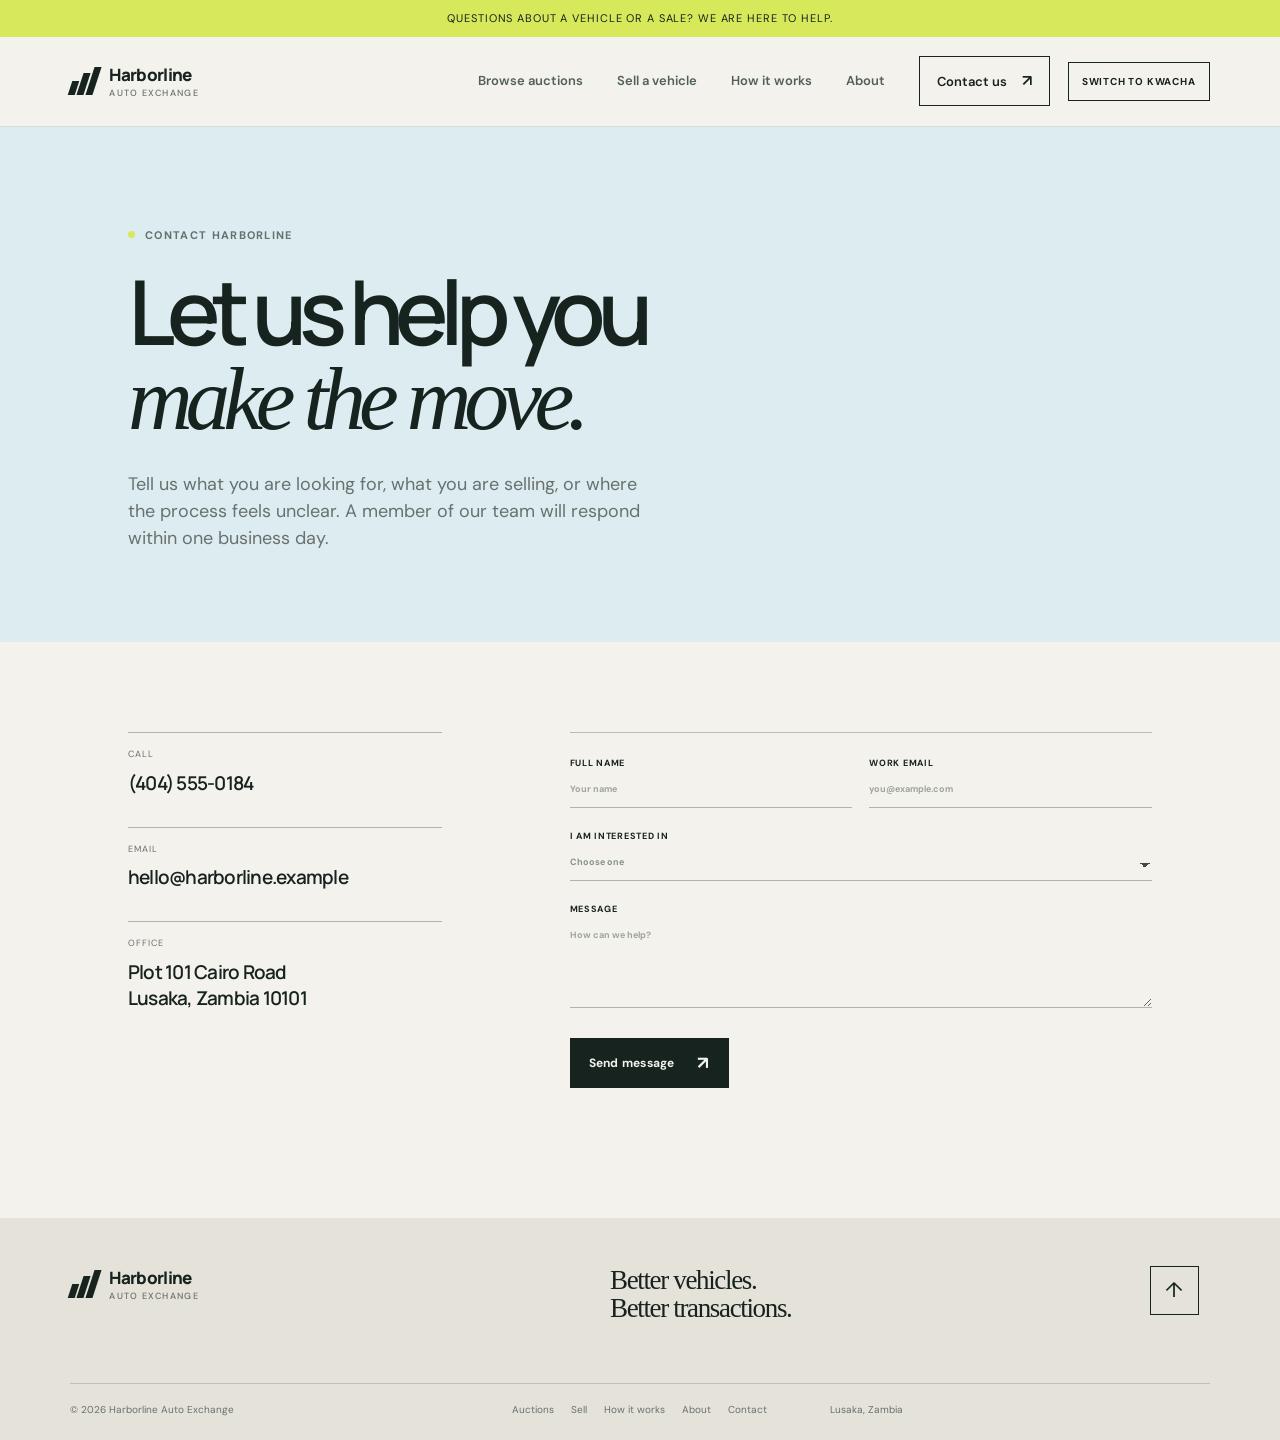
==== contact.html @ feea7cb8 "Build Harborline Auto Exchange website" ====
<!doctype html><html lang="en"><head><meta charset="utf-8"><meta name="viewport" content="width=device-width, initial-scale=1"><title>Contact Harborline | Auto Exchange</title><link rel="stylesheet" href="style.css"><link href="https://fonts.googleapis.com/css2?family=DM+Sans:wght@400;500;600;700;800&family=Manrope:wght@500;600;700;800&display=swap" rel="stylesheet"></head><body class="marketplace-page"><div class="announcement">Questions about a vehicle or a sale? We are here to help.</div><header class="site-header"><a class="brand" href="index.html"><span class="brand-mark"><i></i><i></i><i></i></span><span>Harborline <small>Auto Exchange</small></span></a><button class="menu-toggle" aria-label="Toggle navigation" aria-expanded="false"><span></span><span></span></button><nav class="main-nav"><a href="auctions.html">Browse auctions</a><a href="sell.html">Sell a vehicle</a><a href="how-it-works.html">How it works</a><a href="about.html">About</a><a class="nav-contact" href="contact.html">Contact us <span>↗</span></a></nav></header><main><section class="inner-hero section-pad"><p class="eyebrow"><span></span> Contact Harborline</p><h1>Let us help you<br><em>make the move.</em></h1><p>Tell us what you are looking for, what you are selling, or where the process feels unclear. A member of our team will respond within one business day.</p></section><section class="contact-page section-pad"><div class="contact-details"><div><small>Call</small><a href="tel:+14045550184">(404) 555-0184</a></div><div><small>Email</small><a href="mailto:hello@harborline.example">hello@harborline.example</a></div><div><small>Office</small><p>101 Peachtree Street<br>Atlanta, GA 30303</p></div></div><form class="contact-form" id="contact-form"><div class="form-row"><label>Full name<input type="text" name="name" placeholder="Your name" required></label><label>Work email<input type="email" name="email" placeholder="you@example.com" required></label></div><label>I am interested in<select required><option value="" disabled selected>Choose one</option><option>Buying a vehicle</option><option>Selling a vehicle</option><option>Existing transaction</option><option>General question</option></select></label><label>Message<textarea name="message" rows="5" placeholder="How can we help?" required></textarea></label><button class="button button-dark" type="submit">Send message <span>↗</span></button><p class="form-success" role="status">Thanks. A Harborline specialist will be in touch within one business day.</p></form></section></main><footer class="site-footer"><div class="footer-top"><a class="brand footer-brand" href="index.html"><span class="brand-mark"><i></i><i></i><i></i></span><span>Harborline <small>Auto Exchange</small></span></a><p>Better vehicles.<br>Better transactions.</p><a class="footer-arrow" href="#top">↑</a></div><div class="footer-bottom"><small>© 2026 Harborline Auto Exchange</small><div class="footer-links"><a href="auctions.html">Auctions</a><a href="sell.html">Sell</a><a href="how-it-works.html">How it works</a><a href="about.html">About</a><a href="contact.html">Contact</a></div><small>Atlanta, GA</small></div></footer><script src="script.js"></script></body></html>
---- style.css ----
:root{--ink:#17231f;--muted:#68716e;--paper:#f4f2ec;--cream:#ebe8df;--lime:#d7e85b;--line:#d7d8ce;--blue:#dcecf1;--serif:Georgia,'Times New Roman',serif;--sans:'DM Sans',sans-serif;--display:'Manrope',sans-serif}*{box-sizing:border-box}html{scroll-behavior:smooth}body{margin:0;background:var(--paper);color:var(--ink);font-family:var(--sans);font-size:16px;line-height:1.5}a{color:inherit;text-decoration:none}button,input,textarea,select{font:inherit}button{cursor:pointer}.announcement{background:var(--lime);color:var(--ink);font-size:11px;letter-spacing:.08em;text-transform:uppercase;text-align:center;padding:10px 20px}.announcement span{margin:0 10px}.announcement a{font-weight:700;text-decoration:underline;text-underline-offset:3px}.site-header{height:90px;padding:0 5.5vw;display:flex;align-items:center;justify-content:space-between;border-bottom:1px solid rgba(23,35,31,.12);position:relative;z-index:10;background:var(--paper)}.brand{display:flex;align-items:center;gap:11px;font:800 17px var(--display);letter-spacing:-.04em}.brand small{display:block;font:500 9px var(--sans);letter-spacing:.14em;text-transform:uppercase;color:var(--muted);margin-top:1px}.brand-mark{width:28px;height:28px;display:flex;align-items:flex-end;gap:3px}.brand-mark i{display:block;width:7px;background:var(--ink);transform:skew(-18deg)}.brand-mark i:nth-child(1){height:14px}.brand-mark i:nth-child(2){height:22px}.brand-mark i:nth-child(3){height:28px}.main-nav{display:flex;align-items:center;gap:34px;font-size:13px;font-weight:600}.main-nav>a:not(.nav-contact){color:#52605b}.main-nav>a:hover{color:var(--ink)}.nav-contact{border:1px solid var(--ink);padding:12px 17px;background:transparent}.nav-contact span{font-size:16px;margin-left:12px}.menu-toggle{display:none;background:none;border:0}.section-pad{padding-left:10vw;padding-right:10vw}.hero{display:grid;grid-template-columns:1fr 1fr;gap:7vw;min-height:650px;padding-top:83px;padding-bottom:75px;align-items:center}.eyebrow{font-size:11px;font-weight:700;letter-spacing:.12em;text-transform:uppercase;color:#65716d;margin:0 0 26px;display:flex;align-items:center;gap:10px}.eyebrow span{width:7px;height:7px;background:var(--lime);display:inline-block;border-radius:50%}.hero h1{font:600 clamp(55px,6.6vw,100px)/.94 var(--display);letter-spacing:-.08em;margin:0 0 31px}.hero h1 em,.split-content h2 em,.services-heading h2 em,.process-intro h2 em,.insights-heading h2 em,.careers-copy h2 em,.contact-heading h2 em{font-family:var(--serif);font-weight:400;letter-spacing:-.07em}.hero-intro{font-size:17px;line-height:1.55;max-width:430px;color:#59635f}.hero-actions{display:flex;align-items:center;gap:29px;margin-top:34px}.button{display:inline-flex;align-items:center;justify-content:center;gap:23px;padding:15px 18px;border:1px solid var(--ink);font-weight:700;font-size:12px;letter-spacing:.02em;transition:.25s ease}.button span{font-size:18px;line-height:1}.button-dark{background:var(--ink);color:var(--paper)}.button-dark:hover{background:var(--lime);border-color:var(--lime);color:var(--ink);transform:translateY(-2px)}.text-link{font-size:12px;font-weight:700;border-bottom:1px solid var(--ink);padding-bottom:6px}.text-link span{font-size:17px;margin-left:12px;font-weight:400}.hero-proof{display:flex;align-items:center;gap:15px;margin-top:54px}.proof-avatars{display:flex}.proof-avatars span{height:30px;width:30px;border-radius:50%;display:flex;align-items:center;justify-content:center;border:2px solid var(--paper);background:#b8ccc3;color:var(--ink);font-size:9px;font-weight:700;margin-right:-7px}.proof-avatars span:nth-child(2){background:#dbc7ae}.proof-avatars span:nth-child(3){background:var(--ink);color:var(--paper)}.hero-proof p{font-size:10px;line-height:1.35;color:var(--muted);margin:0}.hero-proof strong{color:var(--ink)}.hero-visual{position:relative;max-width:500px;justify-self:end}.visual-frame{position:relative;overflow:hidden;aspect-ratio: .83}.visual-frame:after{content:'';position:absolute;inset:0;background:linear-gradient(135deg,rgba(25,55,50,.15),transparent 45%,rgba(20,37,30,.23))}.visual-frame img,.career-image img{width:100%;height:100%;object-fit:cover;display:block}.image-note{position:absolute;bottom:24px;left:24px;color:white;z-index:1;font-size:11px;line-height:1.3;letter-spacing:.03em;display:flex;gap:9px;align-items:flex-start}.note-dot{width:7px;height:7px;background:var(--lime);border-radius:50%;margin-top:4px}.visual-stamp{position:absolute;right:-48px;bottom:42px;width:126px;height:126px;background:var(--lime);border-radius:50%;display:flex;flex-direction:column;align-items:center;justify-content:center;text-align:center;transform:rotate(12deg);font-size:8px;text-transform:uppercase;letter-spacing:.1em;line-height:1.4}.visual-stamp strong{font:700 31px var(--display);letter-spacing:-.08em;margin:3px 0}.marquee-band{overflow:hidden;white-space:nowrap;background:var(--ink);color:#d9dfc3;padding:17px 0;font:700 13px var(--display);letter-spacing:.11em}.marquee-band div{animation:marquee 28s linear infinite}.marquee-band span{color:var(--lime);padding:0 25px}@keyframes marquee{to{transform:translateX(-30%)}}.split-section{display:grid;grid-template-columns:1fr 1.45fr .8fr;gap:5vw;padding-top:145px;padding-bottom:155px}.section-label{display:flex;align-items:center;gap:11px;font-size:10px;letter-spacing:.1em;text-transform:uppercase;color:var(--muted);font-weight:700}.section-label>span:first-child{color:var(--ink)}.label-line{height:1px;background:#b8bdb3;width:44px}.split-content h2,.services-heading h2,.process-intro h2,.insights-heading h2,.careers-copy h2,.contact-heading h2{font:600 clamp(39px,4.2vw,65px)/1.02 var(--display);letter-spacing:-.08em;margin:25px 0}.large-copy{font-size:18px;line-height:1.55;color:#59635f;max-width:570px;margin-bottom:36px}.approach-stat{align-self:end;border-top:1px solid #aeb7ae;padding-top:18px}.stat-number{font:600 clamp(62px,6vw,90px)/1 var(--display);letter-spacing:-.09em}.stat-number span{font-size:.45em;color:#8c9c45}.approach-stat p{font-size:13px;line-height:1.4;max-width:180px;margin:12px 0 28px}.stat-rule{height:4px;background:linear-gradient(90deg,var(--lime) 0 62%,var(--line) 62%);margin-bottom:12px}.approach-stat small{color:var(--muted);font-size:9px}.services-section{background:var(--cream);padding-top:110px;padding-bottom:120px}.services-heading,.insights-heading{display:flex;justify-content:space-between;align-items:flex-end;margin-bottom:58px}.services-heading>p{width:280px;font-size:14px;color:var(--muted);margin:0 0 7px}.service-grid{display:grid;grid-template-columns:repeat(3,1fr);gap:11px}.service-card{min-height:330px;background:var(--paper);padding:27px;position:relative;transition:.3s ease;display:flex;flex-direction:column}.service-card:hover{transform:translateY(-7px);box-shadow:0 18px 30px rgba(23,35,31,.1)}.service-card.featured{background:var(--ink);color:var(--paper)}.service-card:nth-child(4){grid-column:2}.card-number{font-size:10px;color:var(--muted)}.featured .card-number{color:#aab4a8}.card-icon{position:absolute;right:27px;top:23px;font:30px var(--serif);color:#899663}.service-card h3{font:600 25px/1.05 var(--display);letter-spacing:-.07em;margin:auto 0 17px}.service-card p{font-size:12px;color:var(--muted);max-width:240px;margin:0 0 20px;line-height:1.45}.featured p{color:#aebbb4}.card-link{font-size:10px;text-transform:uppercase;letter-spacing:.08em;font-weight:700;margin-top:auto}.card-link b{font-size:16px;margin-left:10px;font-weight:400}.process-section{display:grid;grid-template-columns:.8fr 1.5fr;gap:12vw;padding-top:145px;padding-bottom:145px}.process-intro>p{max-width:265px;color:var(--muted);font-size:13px}.process-list{border-top:1px solid #b9bdb5;margin-top:24px}.process-item{display:grid;grid-template-columns:60px 1fr 30px;align-items:start;gap:20px;padding:28px 0;border-bottom:1px solid #b9bdb5}.process-index{font-size:10px;color:var(--muted);padding-top:5px}.process-item h3{margin:0;font:600 23px var(--display);letter-spacing:-.05em}.process-item p{font-size:13px;color:var(--muted);margin:7px 0 0;max-width:420px}.process-arrow{font-size:22px;color:#8c9c45}.quote-section{background:var(--blue);padding-top:100px;padding-bottom:100px;position:relative}.quote-mark{font:130px/.5 var(--serif);position:absolute;top:103px;left:10vw;color:#a6c6cd}.quote-section blockquote{font:400 clamp(30px,4vw,54px)/1.1 var(--serif);letter-spacing:-.06em;max-width:800px;margin:0 auto 40px;position:relative}.quote-attribution{display:flex;align-items:center;gap:12px;max-width:800px;margin:auto;font-size:11px;color:var(--muted)}.quote-attribution strong{color:var(--ink);font-size:12px}.quote-avatar{height:35px;width:35px;background:var(--ink);color:var(--paper);border-radius:50%;display:flex;align-items:center;justify-content:center;font-size:10px;font-weight:700}.insights-section{padding-top:140px;padding-bottom:140px}.insights-heading{align-items:center}.insights-heading h2{margin-bottom:0}.insight-grid{display:grid;grid-template-columns:repeat(3,1fr);gap:26px}.insight-image{aspect-ratio:1.5;margin-bottom:20px;background-size:cover;background-position:center}.image-one{background-image:url('https://images.unsplash.com/photo-1551836022-d5d88e9218df?auto=format&fit=crop&w=800&q=80')}.image-two{background-image:url('https://images.unsplash.com/photo-1497366754035-f200968a6e72?auto=format&fit=crop&w=800&q=80')}.image-three{background-image:url('https://images.unsplash.com/photo-1552664730-d307ca884978?auto=format&fit=crop&w=800&q=80')}.insight-meta{display:flex;justify-content:space-between;font-size:9px;letter-spacing:.08em;text-transform:uppercase;color:var(--muted);border-top:1px solid #bbc0b7;padding-top:11px}.insight-card h3{font:600 23px/1.12 var(--display);letter-spacing:-.06em;margin:16px 0 21px;max-width:280px}.insight-card>a{font-size:11px;font-weight:700}.insight-card>a span{font-size:16px;margin-left:9px}.careers-section{background:var(--ink);color:var(--paper);display:grid;grid-template-columns:1fr 1fr;gap:9vw;padding-top:110px;padding-bottom:110px}.careers-copy .section-label{color:#aeb8af}.careers-copy .section-label>span:first-child{color:var(--paper)}.careers-copy .label-line{background:#61726a}.careers-copy h2{font-size:clamp(55px,6vw,90px);margin:27px 0}.careers-copy p{color:#abb7b1;max-width:350px;font-size:15px;margin-bottom:34px}.button-light{background:var(--lime);border-color:var(--lime);color:var(--ink)}.button-light:hover{background:var(--paper);border-color:var(--paper)}.career-image{position:relative;height:400px;overflow:hidden}.career-image:after{content:'';position:absolute;inset:0;background:rgba(13,31,26,.3)}.career-image span{position:absolute;bottom:22px;left:22px;z-index:1;font-size:13px;line-height:1.2}.contact-section{display:grid;grid-template-columns:1fr 1.1fr;gap:12vw;padding-top:140px;padding-bottom:140px}.contact-heading h2{margin-top:27px}.contact-heading>p{max-width:340px;color:var(--muted);font-size:14px}.contact-form{border-top:1px solid #b9bdb5;padding-top:24px}.form-row{display:grid;grid-template-columns:1fr 1fr;gap:17px}.contact-form label{display:block;text-transform:uppercase;letter-spacing:.08em;font-size:9px;font-weight:700;margin-bottom:22px}.contact-form input,.contact-form textarea,.contact-form select{display:block;width:100%;border:0;border-bottom:1px solid #aeb5ab;background:transparent;padding:12px 0 11px;color:var(--ink);outline:none;border-radius:0}.contact-form input:focus,.contact-form textarea:focus,.contact-form select:focus{border-color:var(--ink)}.contact-form input::placeholder,.contact-form textarea::placeholder{color:#9da49d}.contact-form select{color:#89918b;appearance:none;background-image:linear-gradient(45deg,transparent 50%,#3e4b46 50%),linear-gradient(135deg,#3e4b46 50%,transparent 50%);background-position:calc(100% - 7px) 19px,calc(100% - 2px) 19px;background-size:5px 5px;background-repeat:no-repeat}.checkbox-label{display:flex!important;text-transform:none!important;letter-spacing:0!important;font-weight:400!important;align-items:flex-start;gap:9px;color:var(--muted);line-height:1.35}.checkbox-label input{width:14px;height:14px;margin-top:1px;accent-color:var(--ink)}.contact-form .button{margin-top:8px}.form-success{display:none;color:#526b38;font-size:12px;margin-top:17px}.form-success.show{display:block}.site-footer{background:#e5e2d9;padding:48px 5.5vw 23px}.footer-top{display:grid;grid-template-columns:1fr 1fr 60px;align-items:start;padding-bottom:60px}.footer-top>p{font:400 27px/1.04 var(--serif);letter-spacing:-.05em;margin:0}.footer-arrow{height:49px;width:49px;border:1px solid var(--ink);display:flex;align-items:center;justify-content:center;font-size:21px}.footer-bottom{border-top:1px solid #bfc1b7;padding-top:18px;display:grid;grid-template-columns:1fr 1fr 1fr;font-size:10px;color:var(--muted)}.footer-bottom small{font-size:10px}.footer-links{display:flex;gap:17px;justify-content:center}.footer-links a:hover,.footer-bottom a:hover{color:var(--ink)}.reveal{opacity:0;transform:translateY(18px);transition:opacity .7s ease,transform .7s ease}.reveal.visible{opacity:1;transform:none}.reveal-delay{transition-delay:.13s}@media(max-width:900px){.section-pad{padding-left:6vw;padding-right:6vw}.hero{gap:5vw}.visual-stamp{right:-20px}.main-nav{gap:18px}.split-section{gap:3vw}.process-section{gap:7vw}.contact-section{gap:6vw}}@media(max-width:700px){.announcement{font-size:9px}.site-header{height:75px;padding:0 6vw}.menu-toggle{display:flex;flex-direction:column;gap:6px;padding:8px}.menu-toggle span{width:24px;height:1px;background:var(--ink);display:block}.main-nav{display:none;position:absolute;top:75px;left:0;right:0;background:var(--paper);border-bottom:1px solid var(--line);padding:20px 6vw;flex-direction:column;align-items:flex-start;gap:18px}.main-nav.open{display:flex}.nav-contact{width:100%;text-align:center}.hero{display:flex;flex-direction:column;padding-top:62px;padding-bottom:70px;align-items:stretch}.hero h1{font-size:clamp(53px,15vw,78px)}.hero-intro{font-size:15px}.hero-actions{flex-wrap:wrap;gap:20px}.hero-proof{margin-top:38px}.hero-visual{width:82%;margin:6px 0 0 auto}.visual-stamp{width:105px;height:105px;right:-18px;bottom:28px}.visual-stamp strong{font-size:26px}.marquee-band{font-size:11px}.split-section{display:block;padding-top:85px;padding-bottom:90px}.split-content{margin-top:50px}.split-content h2,.services-heading h2,.process-intro h2,.insights-heading h2,.contact-heading h2{font-size:46px}.large-copy{font-size:16px}.approach-stat{margin-top:62px}.services-section{padding-top:78px;padding-bottom:85px}.services-heading,.insights-heading{display:block;margin-bottom:37px}.services-heading>p{margin-top:25px;width:auto}.service-grid{grid-template-columns:1fr 1fr;gap:8px}.service-card{min-height:300px;padding:20px}.service-card:nth-child(4){grid-column:auto}.service-card h3{font-size:21px}.service-card p{font-size:11px}.process-section{display:block;padding-top:85px;padding-bottom:85px}.process-list{margin-top:55px}.process-item{grid-template-columns:35px 1fr 20px;gap:8px}.process-item h3{font-size:20px}.quote-section{padding-top:80px;padding-bottom:80px}.quote-mark{left:6vw;top:83px}.quote-section blockquote{font-size:36px}.insights-section{padding-top:85px;padding-bottom:85px}.insight-grid{grid-template-columns:1fr;gap:45px}.insight-card h3{max-width:none}.careers-section{display:block;padding-top:80px;padding-bottom:80px}.careers-copy{margin-bottom:45px}.career-image{height:300px}.contact-section{display:block;padding-top:85px;padding-bottom:85px}.contact-form{margin-top:55px}.form-row{grid-template-columns:1fr;gap:0}.footer-top{grid-template-columns:1fr 45px;gap:28px;padding-bottom:42px}.footer-top>p{grid-column:1/-1;grid-row:1;margin-bottom:15px}.footer-brand{grid-row:2}.footer-arrow{grid-column:2;grid-row:2}.footer-bottom{display:flex;flex-direction:column;gap:18px}.footer-links{justify-content:flex-start;flex-wrap:wrap;gap:12px 16px}.footer-bottom>div:last-child{order:-1}.footer-bottom>div:last-child small{font-size:9px}}
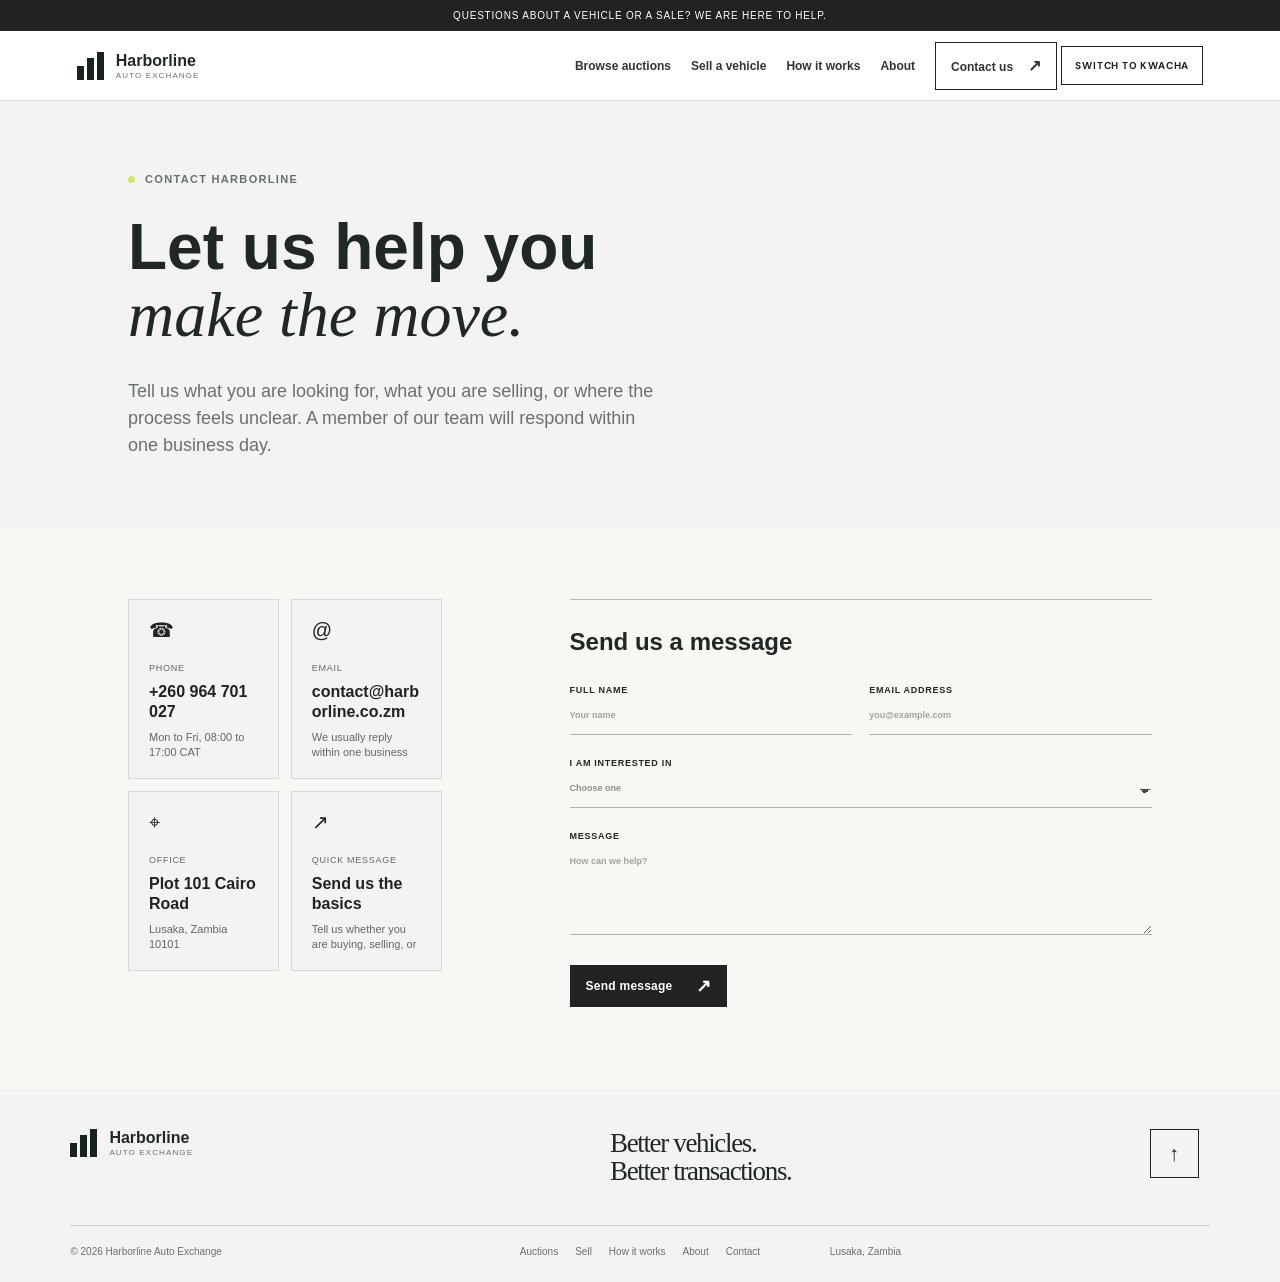
==== commit 385e6b1a: "Build fixes and Design change" ====
--- a/contact.html
+++ b/contact.html
@@ -1 +1,44 @@
-<!doctype html><html lang="en"><head><meta charset="utf-8"><meta name="viewport" content="width=device-width, initial-scale=1"><title>Contact Harborline | Auto Exchange</title><link rel="stylesheet" href="style.css"><link href="https://fonts.googleapis.com/css2?family=DM+Sans:wght@400;500;600;700;800&family=Manrope:wght@500;600;700;800&display=swap" rel="stylesheet"></head><body class="marketplace-page"><div class="announcement">Questions about a vehicle or a sale? We are here to help.</div><header class="site-header"><a class="brand" href="index.html"><span class="brand-mark"><i></i><i></i><i></i></span><span>Harborline <small>Auto Exchange</small></span></a><button class="menu-toggle" aria-label="Toggle navigation" aria-expanded="false"><span></span><span></span></button><nav class="main-nav"><a href="auctions.html">Browse auctions</a><a href="sell.html">Sell a vehicle</a><a href="how-it-works.html">How it works</a><a href="about.html">About</a><a class="nav-contact" href="contact.html">Contact us <span>↗</span></a></nav></header><main><section class="inner-hero section-pad"><p class="eyebrow"><span></span> Contact Harborline</p><h1>Let us help you<br><em>make the move.</em></h1><p>Tell us what you are looking for, what you are selling, or where the process feels unclear. A member of our team will respond within one business day.</p></section><section class="contact-page section-pad"><div class="contact-details"><div><small>Call</small><a href="tel:+14045550184">(404) 555-0184</a></div><div><small>Email</small><a href="mailto:hello@harborline.example">hello@harborline.example</a></div><div><small>Office</small><p>101 Peachtree Street<br>Atlanta, GA 30303</p></div></div><form class="contact-form" id="contact-form"><div class="form-row"><label>Full name<input type="text" name="name" placeholder="Your name" required></label><label>Work email<input type="email" name="email" placeholder="you@example.com" required></label></div><label>I am interested in<select required><option value="" disabled selected>Choose one</option><option>Buying a vehicle</option><option>Selling a vehicle</option><option>Existing transaction</option><option>General question</option></select></label><label>Message<textarea name="message" rows="5" placeholder="How can we help?" required></textarea></label><button class="button button-dark" type="submit">Send message <span>↗</span></button><p class="form-success" role="status">Thanks. A Harborline specialist will be in touch within one business day.</p></form></section></main><footer class="site-footer"><div class="footer-top"><a class="brand footer-brand" href="index.html"><span class="brand-mark"><i></i><i></i><i></i></span><span>Harborline <small>Auto Exchange</small></span></a><p>Better vehicles.<br>Better transactions.</p><a class="footer-arrow" href="#top">↑</a></div><div class="footer-bottom"><small>© 2026 Harborline Auto Exchange</small><div class="footer-links"><a href="auctions.html">Auctions</a><a href="sell.html">Sell</a><a href="how-it-works.html">How it works</a><a href="about.html">About</a><a href="contact.html">Contact</a></div><small>Atlanta, GA</small></div></footer><script src="script.js"></script></body></html>+<!doctype html>
+<html lang="en">
+<head>
+    <meta charset="utf-8">
+    <meta name="viewport" content="width=device-width, initial-scale=1">
+    <meta name="description" content="Contact Harborline Auto Exchange in Lusaka, Zambia.">
+    <title>Contact Harborline | Auto Exchange</title>
+    <link rel="stylesheet" href="style.css">
+    <link href="https://fonts.googleapis.com/css2?family=DM+Sans:wght@400;500;600;700;800&family=Manrope:wght@500;600;700;800&display=swap" rel="stylesheet">
+</head>
+<body class="marketplace-page">
+    <div class="announcement">Questions about a vehicle or a sale? We are here to help.</div>
+    <header class="site-header">
+        <a class="brand" href="index.html"><span class="brand-mark"><i></i><i></i><i></i></span><span>Harborline <small>Auto Exchange</small></span></a>
+        <button class="menu-toggle" aria-label="Toggle navigation" aria-expanded="false"><span></span><span></span></button>
+        <nav class="main-nav" aria-label="Primary navigation"><a href="auctions.html">Browse auctions</a><a href="sell.html">Sell a vehicle</a><a href="how-it-works.html">How it works</a><a href="about.html">About</a><a class="nav-contact" href="contact.html">Contact us <span>↗</span></a></nav>
+    </header>
+    <main>
+        <section class="inner-hero section-pad">
+            <p class="eyebrow"><span></span> Contact Harborline</p>
+            <h1>Let us help you<br><em>make the move.</em></h1>
+            <p>Tell us what you are looking for, what you are selling, or where the process feels unclear. A member of our team will respond within one business day.</p>
+        </section>
+        <section class="contact-page section-pad">
+            <div class="contact-cards">
+                <a class="contact-card" href="tel:+260964701027"><span class="contact-icon">☎</span><small>Phone</small><strong>+260 964 701 027</strong><p>Mon to Fri, 08:00 to 17:00 CAT</p></a>
+                <a class="contact-card" href="mailto:contact@harborline.co.zm"><span class="contact-icon">@</span><small>Email</small><strong>contact@harborline.co.zm</strong><p>We usually reply within one business day.</p></a>
+                <div class="contact-card"><span class="contact-icon">⌖</span><small>Office</small><strong>Plot 101 Cairo Road</strong><p>Lusaka, Zambia 10101</p></div>
+                <div class="contact-card quick-card"><span class="contact-icon">↗</span><small>Quick message</small><strong>Send us the basics</strong><p>Tell us whether you are buying, selling, or following up on a current transaction.</p></div>
+            </div>
+            <form class="contact-form" id="contact-form">
+                <h2>Send us a message</h2>
+                <div class="form-row"><label>Full name<input type="text" name="name" placeholder="Your name" required></label><label>Email address<input type="email" name="email" placeholder="you@example.com" required></label></div>
+                <label>I am interested in<select name="interest" required><option value="" disabled selected>Choose one</option><option>Buying a vehicle</option><option>Selling a vehicle</option><option>Existing transaction</option><option>General question</option></select></label>
+                <label>Message<textarea name="message" rows="5" placeholder="How can we help?" required></textarea></label>
+                <button class="button button-dark" type="submit">Send message <span>↗</span></button>
+                <p class="form-success" role="status">Thanks. A Harborline specialist will be in touch within one business day.</p>
+            </form>
+        </section>
+    </main>
+    <footer class="site-footer"><div class="footer-top"><a class="brand footer-brand" href="index.html"><span class="brand-mark"><i></i><i></i><i></i></span><span>Harborline <small>Auto Exchange</small></span></a><p>Better vehicles.<br>Better transactions.</p><a class="footer-arrow" href="#top" aria-label="Back to top">↑</a></div><div class="footer-bottom"><small>© 2026 Harborline Auto Exchange</small><div class="footer-links"><a href="auctions.html">Auctions</a><a href="sell.html">Sell</a><a href="how-it-works.html">How it works</a><a href="about.html">About</a><a href="contact.html">Contact</a></div><small>Lusaka, Zambia</small></div></footer>
+    <script src="script.js"></script>
+</body>
+</html>
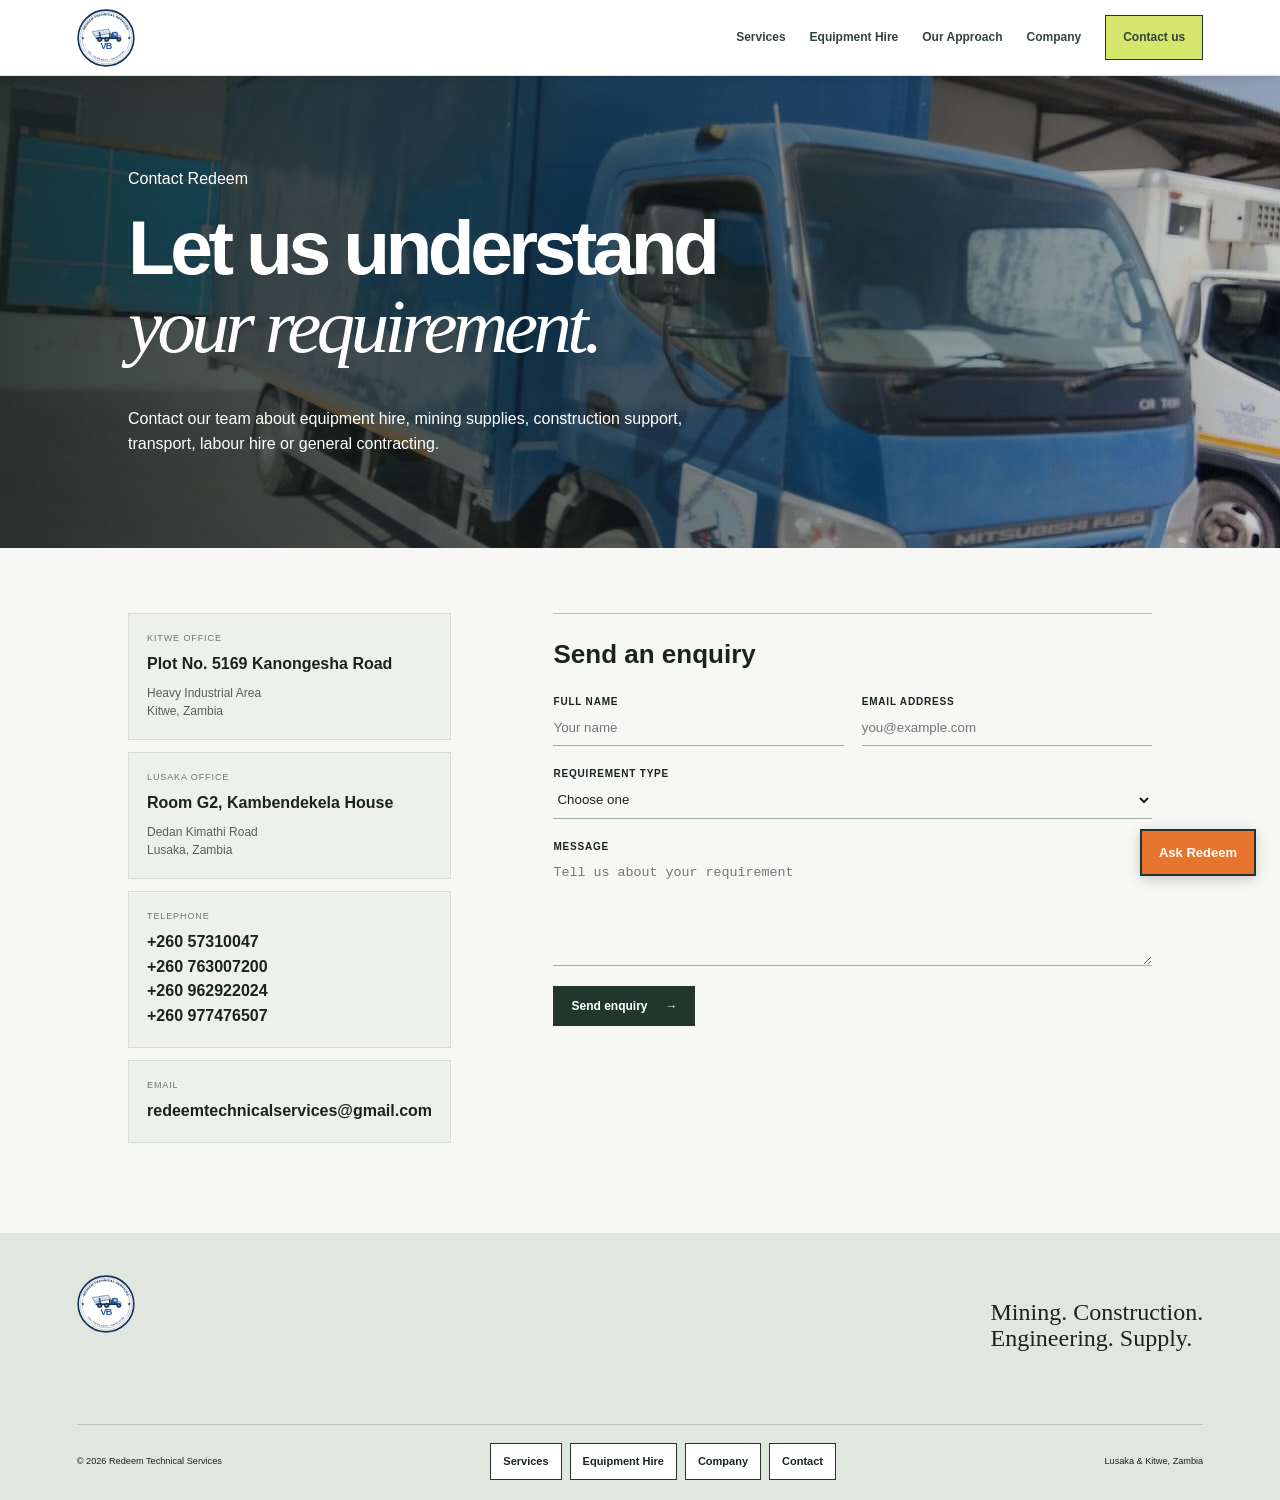
==== commit 86380df9: "Final Draft" ====
--- a/contact.html
+++ b/contact.html
@@ -1,44 +1 @@
-<!doctype html>
-<html lang="en">
-<head>
-    <meta charset="utf-8">
-    <meta name="viewport" content="width=device-width, initial-scale=1">
-    <meta name="description" content="Contact Harborline Auto Exchange in Lusaka, Zambia.">
-    <title>Contact Harborline | Auto Exchange</title>
-    <link rel="stylesheet" href="style.css">
-    <link href="https://fonts.googleapis.com/css2?family=DM+Sans:wght@400;500;600;700;800&family=Manrope:wght@500;600;700;800&display=swap" rel="stylesheet">
-</head>
-<body class="marketplace-page">
-    <div class="announcement">Questions about a vehicle or a sale? We are here to help.</div>
-    <header class="site-header">
-        <a class="brand" href="index.html"><span class="brand-mark"><i></i><i></i><i></i></span><span>Harborline <small>Auto Exchange</small></span></a>
-        <button class="menu-toggle" aria-label="Toggle navigation" aria-expanded="false"><span></span><span></span></button>
-        <nav class="main-nav" aria-label="Primary navigation"><a href="auctions.html">Browse auctions</a><a href="sell.html">Sell a vehicle</a><a href="how-it-works.html">How it works</a><a href="about.html">About</a><a class="nav-contact" href="contact.html">Contact us <span>↗</span></a></nav>
-    </header>
-    <main>
-        <section class="inner-hero section-pad">
-            <p class="eyebrow"><span></span> Contact Harborline</p>
-            <h1>Let us help you<br><em>make the move.</em></h1>
-            <p>Tell us what you are looking for, what you are selling, or where the process feels unclear. A member of our team will respond within one business day.</p>
-        </section>
-        <section class="contact-page section-pad">
-            <div class="contact-cards">
-                <a class="contact-card" href="tel:+260964701027"><span class="contact-icon">☎</span><small>Phone</small><strong>+260 964 701 027</strong><p>Mon to Fri, 08:00 to 17:00 CAT</p></a>
-                <a class="contact-card" href="mailto:contact@harborline.co.zm"><span class="contact-icon">@</span><small>Email</small><strong>contact@harborline.co.zm</strong><p>We usually reply within one business day.</p></a>
-                <div class="contact-card"><span class="contact-icon">⌖</span><small>Office</small><strong>Plot 101 Cairo Road</strong><p>Lusaka, Zambia 10101</p></div>
-                <div class="contact-card quick-card"><span class="contact-icon">↗</span><small>Quick message</small><strong>Send us the basics</strong><p>Tell us whether you are buying, selling, or following up on a current transaction.</p></div>
-            </div>
-            <form class="contact-form" id="contact-form">
-                <h2>Send us a message</h2>
-                <div class="form-row"><label>Full name<input type="text" name="name" placeholder="Your name" required></label><label>Email address<input type="email" name="email" placeholder="you@example.com" required></label></div>
-                <label>I am interested in<select name="interest" required><option value="" disabled selected>Choose one</option><option>Buying a vehicle</option><option>Selling a vehicle</option><option>Existing transaction</option><option>General question</option></select></label>
-                <label>Message<textarea name="message" rows="5" placeholder="How can we help?" required></textarea></label>
-                <button class="button button-dark" type="submit">Send message <span>↗</span></button>
-                <p class="form-success" role="status">Thanks. A Harborline specialist will be in touch within one business day.</p>
-            </form>
-        </section>
-    </main>
-    <footer class="site-footer"><div class="footer-top"><a class="brand footer-brand" href="index.html"><span class="brand-mark"><i></i><i></i><i></i></span><span>Harborline <small>Auto Exchange</small></span></a><p>Better vehicles.<br>Better transactions.</p><a class="footer-arrow" href="#top" aria-label="Back to top">↑</a></div><div class="footer-bottom"><small>© 2026 Harborline Auto Exchange</small><div class="footer-links"><a href="auctions.html">Auctions</a><a href="sell.html">Sell</a><a href="how-it-works.html">How it works</a><a href="about.html">About</a><a href="contact.html">Contact</a></div><small>Lusaka, Zambia</small></div></footer>
-    <script src="script.js"></script>
-</body>
-</html>+<!doctype html><html lang="en"><head><meta charset="utf-8"><meta name="viewport" content="width=device-width, initial-scale=1"><meta name="description" content="Contact Redeem Technical Services in Lusaka or Kitwe, Zambia."><title>Contact | Redeem Technical Services</title><link rel="stylesheet" href="site.css"></head><body><div class="topbar">LUSAKA <span>•</span> KITWE <span>•</span> ZAMBIA</div><header class="site-header"><a class="company-name" href="index.html">REDEEM TECHNICAL SERVICES<small>General Contractor &amp; Supplier</small></a><button class="menu-toggle" aria-label="Toggle navigation" aria-expanded="false"><span></span><span></span></button><nav class="main-nav"><a href="services.html">Services</a><a href="equipment-hire.html">Equipment Hire</a><a href="approach.html">Our Approach</a><a href="company.html">Company</a><a class="nav-button" href="contact.html">Contact us</a></nav></header><main><section class="page-hero section-pad"><p>Contact Redeem</p><h1>Let us understand<br><em>your requirement.</em></h1><p>Contact our team about equipment hire, mining supplies, construction support, transport, labour hire or general contracting.</p></section><section class="contact-grid section-pad"><div class="contact-card-list"><div class="contact-card"><small>Kitwe office</small><strong>Plot No. 5169 Kanongesha Road</strong><p>Heavy Industrial Area<br>Kitwe, Zambia</p></div><div class="contact-card"><small>Lusaka office</small><strong>Room G2, Kambendekela House</strong><p>Dedan Kimathi Road<br>Lusaka, Zambia</p></div><div class="contact-card"><small>Telephone</small><strong>+260 57310047<br>+260 763007200<br>+260 962922024<br>+260 977476507</strong></div><div class="contact-card"><small>Email</small><strong><a href="mailto:redeemtechnicalservices@gmail.com">redeemtechnicalservices@gmail.com</a></strong></div></div><form class="contact-form" id="contact-form"><h2 class="form-title">Send an enquiry</h2><div class="form-row"><label>Full name<input name="name" type="text" placeholder="Your name" required></label><label>Email address<input name="email" type="email" placeholder="you@example.com" required></label></div><label>Requirement type<select name="requirement" required><option value="" disabled selected>Choose one</option><option>Equipment hire</option><option>Mining equipment and tools</option><option>Transport services</option><option>Construction and engineering</option><option>Supplies</option><option>Labour hire</option><option>General contracting</option></select></label><label>Message<textarea name="message" rows="6" placeholder="Tell us about your requirement" required></textarea></label><button class="button button-dark" type="submit">Send enquiry <span>→</span></button><p class="form-success" role="status">Thank you. The Redeem team will respond to your enquiry.</p></form></section></main><footer class="site-footer"><div class="footer-top"><a class="company-name" href="index.html">REDEEM TECHNICAL SERVICES<small>General Contractor &amp; Supplier</small></a><p class="footer-copy">Mining. Construction.<br>Engineering. Supply.</p></div><div class="footer-bottom"><small>© 2026 Redeem Technical Services</small><div class="footer-links"><a href="services.html">Services</a><a href="equipment-hire.html">Equipment Hire</a><a href="company.html">Company</a><a href="contact.html">Contact</a></div><small>Lusaka &amp; Kitwe, Zambia</small></div></footer><script src="redeem.js"></script></body></html>
--- a/site.css
+++ b/site.css
@@ -0,0 +1,18 @@
+.check-list li:before{content:'+'!important}
+.company-logo{display:block;width:205px;height:auto;max-height:58px;object-fit:contain;object-position:left center}
+@media(max-width:700px){.company-logo{width:175px;max-height:52px}}
+.topbar{display:none!important}
+.equipment-item{display:grid;grid-template-columns:220px 1fr;gap:24px;align-items:center}
+.equipment-gallery{width:220px;height:145px;overflow:hidden;border:1px solid #b8c5bb;background:#eef1eb}
+.equipment-gallery img{width:100%;height:100%;display:block;object-fit:cover}
+.equipment-item{background:#fff;border:1px solid #c6cfca;padding:18px;transition:transform .25s ease,border-color .25s ease}
+.equipment-item:hover{transform:translateY(-3px);border-color:#e8752d}
+.equipment-item h2{margin-top:0}
+.equipment-gallery img{opacity:1;transition:opacity .55s ease}
+.equipment-gallery img.is-changing{opacity:0}
+@media(max-width:700px){.equipment-item{display:block}.equipment-gallery{width:100%;height:220px;margin-bottom:16px}}
+.topbar,.placeholder-tag{display:none!important}
+.equipment-item{display:grid;grid-template-columns:190px 1fr;gap:22px;align-items:center}
+.equipment-photo{width:190px;height:125px;object-fit:cover;border:1px solid #b8c5bb}
+@media(max-width:700px){.equipment-item{display:block}.equipment-photo{width:100%;height:210px;margin-bottom:16px}}
+*{box-sizing:border-box}html{scroll-behavior:smooth}body{margin:0;background:#f7f8f6;color:#19241f;font-family:Arial,sans-serif;line-height:1.55}a{color:inherit;text-decoration:none}.topbar{background:#1f352c;color:#fff;padding:9px 6%;font-size:11px;letter-spacing:.04em}.topbar span{color:#cbdc72;margin-left:20px}.site-header{height:76px;background:#fff;border-bottom:1px solid #dce2dd;padding:0 6%;display:flex;align-items:center;justify-content:space-between;position:relative;z-index:3}.company-name{font-size:17px;font-weight:700;letter-spacing:.04em}.company-name small{display:block;color:#64726a;font-size:9px;font-weight:400;letter-spacing:.12em;margin-top:2px}.main-nav{display:flex;align-items:center;gap:24px;font-size:12px;font-weight:600}.main-nav a{color:#33443b}.main-nav a:hover{color:#667e35}.nav-button,.button{display:inline-flex;align-items:center;gap:18px;border:1px solid #21372d;padding:12px 17px;font-weight:700;font-size:12px}.nav-button{background:#d4e66c}.button-dark{background:#21372d;color:#fff}.button-dark:hover{background:#586d36}.menu-toggle{display:none;background:transparent;border:0}.menu-toggle span{display:block;width:23px;height:2px;margin:5px;background:#21372d}.hero{display:grid;grid-template-columns:1fr 1fr;gap:8vw;padding-top:86px;padding-bottom:90px}.section-pad{padding-left:10%;padding-right:10%}.hero-copy{align-self:center}.eyebrow{font-size:10px;text-transform:uppercase;letter-spacing:.13em;font-weight:700;color:#607064;margin:0 0 22px}.eyebrow:before{content:'';display:inline-block;width:7px;height:7px;border-radius:50%;background:#cbdc72;margin-right:9px}.hero h1,.page-hero h1{font-size:clamp(46px,6vw,82px);line-height:1.02;letter-spacing:-.06em;margin:0 0 25px}.hero h1 em,.page-hero h1 em,.section-title em{font-family:Georgia,serif;font-weight:400}.lead{font-size:17px;color:#4e5d54;max-width:520px}.hero-actions{display:flex;gap:20px;margin-top:32px;align-items:center}.text-link{font-size:12px;font-weight:700;text-decoration:underline;text-underline-offset:6px}.hero-image{min-height:490px;background:url('photos/placeholder.svg') center/cover no-repeat;border:1px solid #d6dfd8;display:flex;align-items:end}.image-caption{background:#fff;margin:18px;padding:14px 16px;font-size:11px;font-weight:700}.image-caption small{display:block;color:#66746b;font-weight:400;margin-top:3px}.band{background:#d4e66c;padding:16px 10%;display:flex;justify-content:space-between;font-size:11px;font-weight:700;letter-spacing:.1em}.band span{color:#3f5630}.section{padding-top:95px;padding-bottom:100px}.section-header{display:flex;align-items:end;justify-content:space-between;margin-bottom:36px}.section-title{font-size:clamp(36px,4vw,56px);line-height:1.05;letter-spacing:-.05em;margin:17px 0 0}.section-header p{max-width:300px;color:#526158;font-size:13px}.service-list{border-top:1px solid #b8c5bb}.service-row{display:grid;grid-template-columns:55px 1fr 40px;gap:20px;padding:24px 0;border-bottom:1px solid #b8c5bb}.service-row h3{font-size:22px;margin:0 0 7px}.service-row p{font-size:13px;color:#526158;margin:0;max-width:670px}.service-number{font-size:11px;color:#697870}.service-arrow{font-size:22px}.service-row:hover{background:#edf2df}.split{display:grid;grid-template-columns:.7fr 1.3fr;gap:10vw;background:#eef1eb}.split-copy{max-width:650px}.split-copy p{color:#526158;max-width:600px}.check-list{list-style:none;padding:0;margin:25px 0 0}.check-list li{border-top:1px solid #b8c5bb;padding:12px 0;font-size:13px}.check-list li:before{content:'✓';color:#7c923b;font-weight:700;margin-right:10px}.cta{background:#d4e66c;display:flex;justify-content:space-between;align-items:center;padding-top:65px;padding-bottom:65px}.cta h2{font-size:clamp(32px,4vw,53px);line-height:1.05;letter-spacing:-.05em;margin:15px 0 0}.page-hero{background:#eef1eb;padding-top:75px;padding-bottom:75px}.page-hero p:not(.eyebrow){max-width:570px;color:#526158;font-size:16px}.equipment-grid{display:grid;grid-template-columns:repeat(2,1fr);gap:0 35px;border-top:1px solid #b8c5bb}.equipment-item{padding:25px 0;border-bottom:1px solid #b8c5bb}.equipment-item h2{font-size:23px;margin:0 0 8px}.equipment-item p{font-size:13px;color:#526158;margin:0}.equipment-note{background:#1f352c;color:#fff;padding-top:70px;padding-bottom:70px}.equipment-note p{color:#d3ded5;max-width:560px}.equipment-note .eyebrow{color:#d3ded5}.process-list{border-top:1px solid #b8c5bb;margin-top:25px}.process{display:grid;grid-template-columns:70px 1fr;gap:25px;padding:28px 0;border-bottom:1px solid #b8c5bb}.process span{font-size:11px;color:#68776e}.process h2{margin:0;font-size:24px}.process p{margin:6px 0 0;color:#526158;font-size:13px}.team{display:grid;grid-template-columns:repeat(3,1fr);gap:15px}.person{border-top:3px solid #d4e66c;padding:15px;background:#fff}.person h3{margin:0;font-size:18px}.person span{font-size:11px;color:#68776e}.person p{font-size:12px;color:#526158}.contact-grid{display:grid;grid-template-columns:.7fr 1.3fr;gap:8vw;padding-top:65px;padding-bottom:90px}.contact-card-list{display:grid;gap:12px}.contact-card{background:#eef1eb;border:1px solid #d4ded5;padding:18px}.contact-card small{display:block;text-transform:uppercase;font-size:9px;letter-spacing:.1em;color:#68776e;margin-bottom:6px}.contact-card strong{font-size:16px}.contact-card p{font-size:12px;margin:7px 0 0;color:#526158}.form-title{font-size:26px;margin:0 0 20px}.contact-form{border-top:1px solid #b8c5bb;padding-top:20px}.form-row{display:grid;grid-template-columns:1fr 1fr;gap:18px}.contact-form label{display:block;font-size:10px;text-transform:uppercase;letter-spacing:.08em;font-weight:700;margin-bottom:20px}.contact-form input,.contact-form select,.contact-form textarea{display:block;width:100%;border:0;border-bottom:1px solid #9eafa3;background:transparent;padding:10px 0;outline:0;color:#19241f}.contact-form input:focus,.contact-form select:focus,.contact-form textarea:focus{border-color:#21372d}.form-success{display:none;color:#506d31;font-size:12px}.form-success.show{display:block}.site-footer{background:#dfe7df;padding:42px 6% 20px}.footer-top{display:flex;justify-content:space-between;align-items:start;padding-bottom:48px}.footer-copy{font-family:Georgia,serif;font-size:24px;line-height:1.1}.footer-bottom{border-top:1px solid #b8c5bb;padding-top:18px;display:flex;align-items:center;justify-content:space-between;font-size:11px}.footer-links{display:flex;gap:8px;flex-wrap:wrap}.footer-links a{border:1px solid #21372d;padding:9px 12px;background:#fff;font-weight:700}.footer-links a:hover{background:#21372d;color:#fff}.placeholder-tag{font-size:10px;color:#607064;text-transform:uppercase;letter-spacing:.08em}@media(max-width:700px){.section-pad{padding-left:6%;padding-right:6%}.main-nav{display:none;position:absolute;top:76px;left:0;right:0;background:#fff;padding:18px 6%;flex-direction:column;align-items:stretch}.main-nav.open{display:flex}.main-nav .nav-button{text-align:center;justify-content:center}.menu-toggle{display:block}.hero{display:block;padding-top:52px;padding-bottom:60px}.hero-image{min-height:300px;margin-top:40px}.hero h1,.page-hero h1{font-size:48px}.hero-actions{flex-wrap:wrap}.band{padding:12px 6%;overflow:hidden;white-space:nowrap}.section{padding-top:65px;padding-bottom:70px}.section-header{display:block}.section-header p{margin-top:20px}.service-row{grid-template-columns:35px 1fr 20px;gap:10px}.service-row h3{font-size:18px}.split,.contact-grid{display:block}.split-copy{margin-top:35px}.cta{display:block}.cta .button{margin-top:30px}.equipment-grid{display:block}.process{grid-template-columns:40px 1fr;gap:12px}.team{grid-template-columns:1fr}.form-row{display:block}.contact-card-list{margin-bottom:45px}.footer-top{display:block}.footer-copy{margin-top:25px}.footer-bottom{display:block}.footer-links{margin:18px 0}.footer-links a{font-size:10px}}
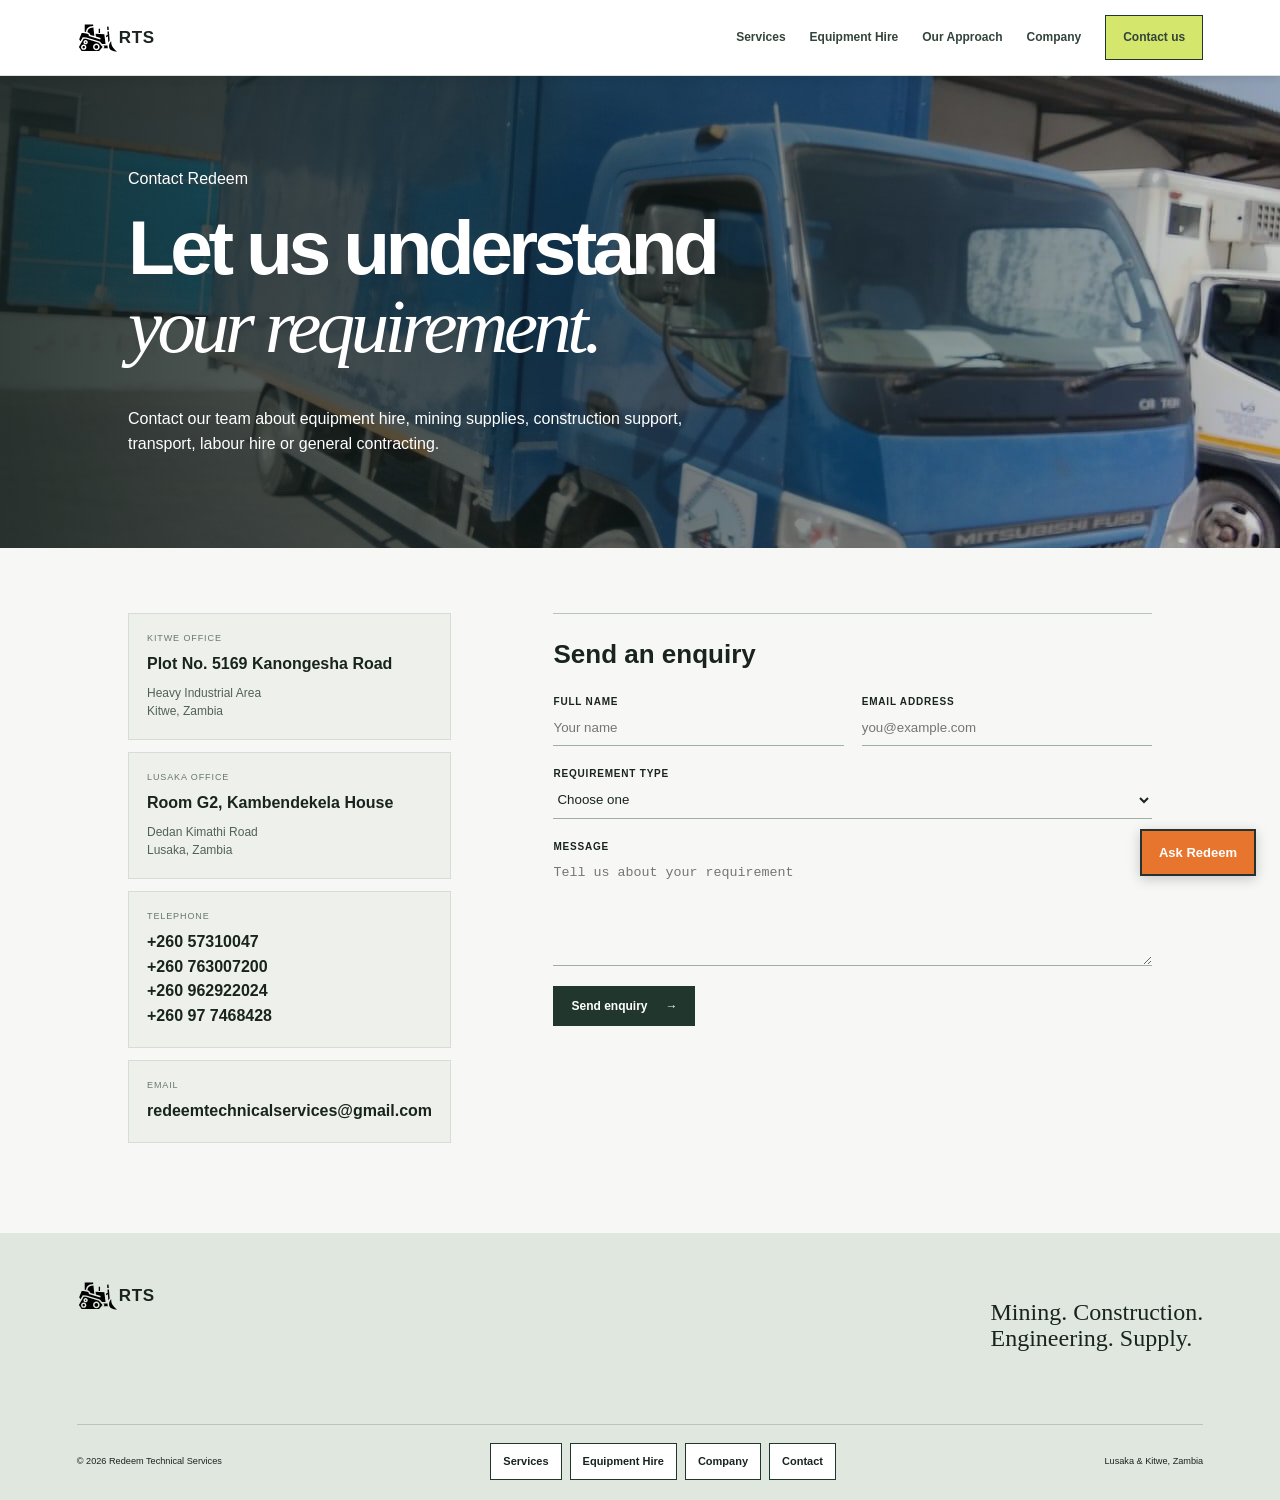
==== commit a044cd5b: "contact number update" ====
--- a/contact.html
+++ b/contact.html
@@ -1 +1 @@
-<!doctype html><html lang="en"><head><meta charset="utf-8"><meta name="viewport" content="width=device-width, initial-scale=1"><meta name="description" content="Contact Redeem Technical Services in Lusaka or Kitwe, Zambia."><title>Contact | Redeem Technical Services</title><link rel="stylesheet" href="site.css"></head><body><div class="topbar">LUSAKA <span>•</span> KITWE <span>•</span> ZAMBIA</div><header class="site-header"><a class="company-name" href="index.html">REDEEM TECHNICAL SERVICES<small>General Contractor &amp; Supplier</small></a><button class="menu-toggle" aria-label="Toggle navigation" aria-expanded="false"><span></span><span></span></button><nav class="main-nav"><a href="services.html">Services</a><a href="equipment-hire.html">Equipment Hire</a><a href="approach.html">Our Approach</a><a href="company.html">Company</a><a class="nav-button" href="contact.html">Contact us</a></nav></header><main><section class="page-hero section-pad"><p>Contact Redeem</p><h1>Let us understand<br><em>your requirement.</em></h1><p>Contact our team about equipment hire, mining supplies, construction support, transport, labour hire or general contracting.</p></section><section class="contact-grid section-pad"><div class="contact-card-list"><div class="contact-card"><small>Kitwe office</small><strong>Plot No. 5169 Kanongesha Road</strong><p>Heavy Industrial Area<br>Kitwe, Zambia</p></div><div class="contact-card"><small>Lusaka office</small><strong>Room G2, Kambendekela House</strong><p>Dedan Kimathi Road<br>Lusaka, Zambia</p></div><div class="contact-card"><small>Telephone</small><strong>+260 57310047<br>+260 763007200<br>+260 962922024<br>+260 977476507</strong></div><div class="contact-card"><small>Email</small><strong><a href="mailto:redeemtechnicalservices@gmail.com">redeemtechnicalservices@gmail.com</a></strong></div></div><form class="contact-form" id="contact-form"><h2 class="form-title">Send an enquiry</h2><div class="form-row"><label>Full name<input name="name" type="text" placeholder="Your name" required></label><label>Email address<input name="email" type="email" placeholder="you@example.com" required></label></div><label>Requirement type<select name="requirement" required><option value="" disabled selected>Choose one</option><option>Equipment hire</option><option>Mining equipment and tools</option><option>Transport services</option><option>Construction and engineering</option><option>Supplies</option><option>Labour hire</option><option>General contracting</option></select></label><label>Message<textarea name="message" rows="6" placeholder="Tell us about your requirement" required></textarea></label><button class="button button-dark" type="submit">Send enquiry <span>→</span></button><p class="form-success" role="status">Thank you. The Redeem team will respond to your enquiry.</p></form></section></main><footer class="site-footer"><div class="footer-top"><a class="company-name" href="index.html">REDEEM TECHNICAL SERVICES<small>General Contractor &amp; Supplier</small></a><p class="footer-copy">Mining. Construction.<br>Engineering. Supply.</p></div><div class="footer-bottom"><small>© 2026 Redeem Technical Services</small><div class="footer-links"><a href="services.html">Services</a><a href="equipment-hire.html">Equipment Hire</a><a href="company.html">Company</a><a href="contact.html">Contact</a></div><small>Lusaka &amp; Kitwe, Zambia</small></div></footer><script src="redeem.js"></script></body></html>+<!doctype html><html lang="en"><head><meta charset="utf-8"><meta name="viewport" content="width=device-width, initial-scale=1"><meta name="description" content="Contact Redeem Technical Services in Lusaka or Kitwe, Zambia."><title>Contact | Redeem Technical Services</title><link rel="stylesheet" href="site.css"></head><body><div class="topbar">LUSAKA <span>•</span> KITWE <span>•</span> ZAMBIA</div><header class="site-header"><a class="company-name" href="index.html">REDEEM TECHNICAL SERVICES<small>General Contractor &amp; Supplier</small></a><button class="menu-toggle" aria-label="Toggle navigation" aria-expanded="false"><span></span><span></span></button><nav class="main-nav"><a href="services.html">Services</a><a href="equipment-hire.html">Equipment Hire</a><a href="approach.html">Our Approach</a><a href="company.html">Company</a><a class="nav-button" href="contact.html">Contact us</a></nav></header><main><section class="page-hero section-pad"><p>Contact Redeem</p><h1>Let us understand<br><em>your requirement.</em></h1><p>Contact our team about equipment hire, mining supplies, construction support, transport, labour hire or general contracting.</p></section><section class="contact-grid section-pad"><div class="contact-card-list"><div class="contact-card"><small>Kitwe office</small><strong>Plot No. 5169 Kanongesha Road</strong><p>Heavy Industrial Area<br>Kitwe, Zambia</p></div><div class="contact-card"><small>Lusaka office</small><strong>Room G2, Kambendekela House</strong><p>Dedan Kimathi Road<br>Lusaka, Zambia</p></div><div class="contact-card"><small>Telephone</small><strong>+260 57310047<br>+260 763007200<br>+260 962922024<br>+260 97 7468428</strong></div><div class="contact-card"><small>Email</small><strong><a href="mailto:redeemtechnicalservices@gmail.com">redeemtechnicalservices@gmail.com</a></strong></div></div><form class="contact-form" id="contact-form"><h2 class="form-title">Send an enquiry</h2><div class="form-row"><label>Full name<input name="name" type="text" placeholder="Your name" required></label><label>Email address<input name="email" type="email" placeholder="you@example.com" required></label></div><label>Requirement type<select name="requirement" required><option value="" disabled selected>Choose one</option><option>Equipment hire</option><option>Mining equipment and tools</option><option>Transport services</option><option>Construction and engineering</option><option>Supplies</option><option>Labour hire</option><option>General contracting</option></select></label><label>Message<textarea name="message" rows="6" placeholder="Tell us about your requirement" required></textarea></label><button class="button button-dark" type="submit">Send enquiry <span>→</span></button><p class="form-success" role="status">Thank you. The Redeem team will respond to your enquiry.</p></form></section></main><footer class="site-footer"><div class="footer-top"><a class="company-name" href="index.html">REDEEM TECHNICAL SERVICES<small>General Contractor &amp; Supplier</small></a><p class="footer-copy">Mining. Construction.<br>Engineering. Supply.</p></div><div class="footer-bottom"><small>© 2026 Redeem Technical Services</small><div class="footer-links"><a href="services.html">Services</a><a href="equipment-hire.html">Equipment Hire</a><a href="company.html">Company</a><a href="contact.html">Contact</a></div><small>Lusaka &amp; Kitwe, Zambia</small></div></footer><script src="redeem.js"></script></body></html>
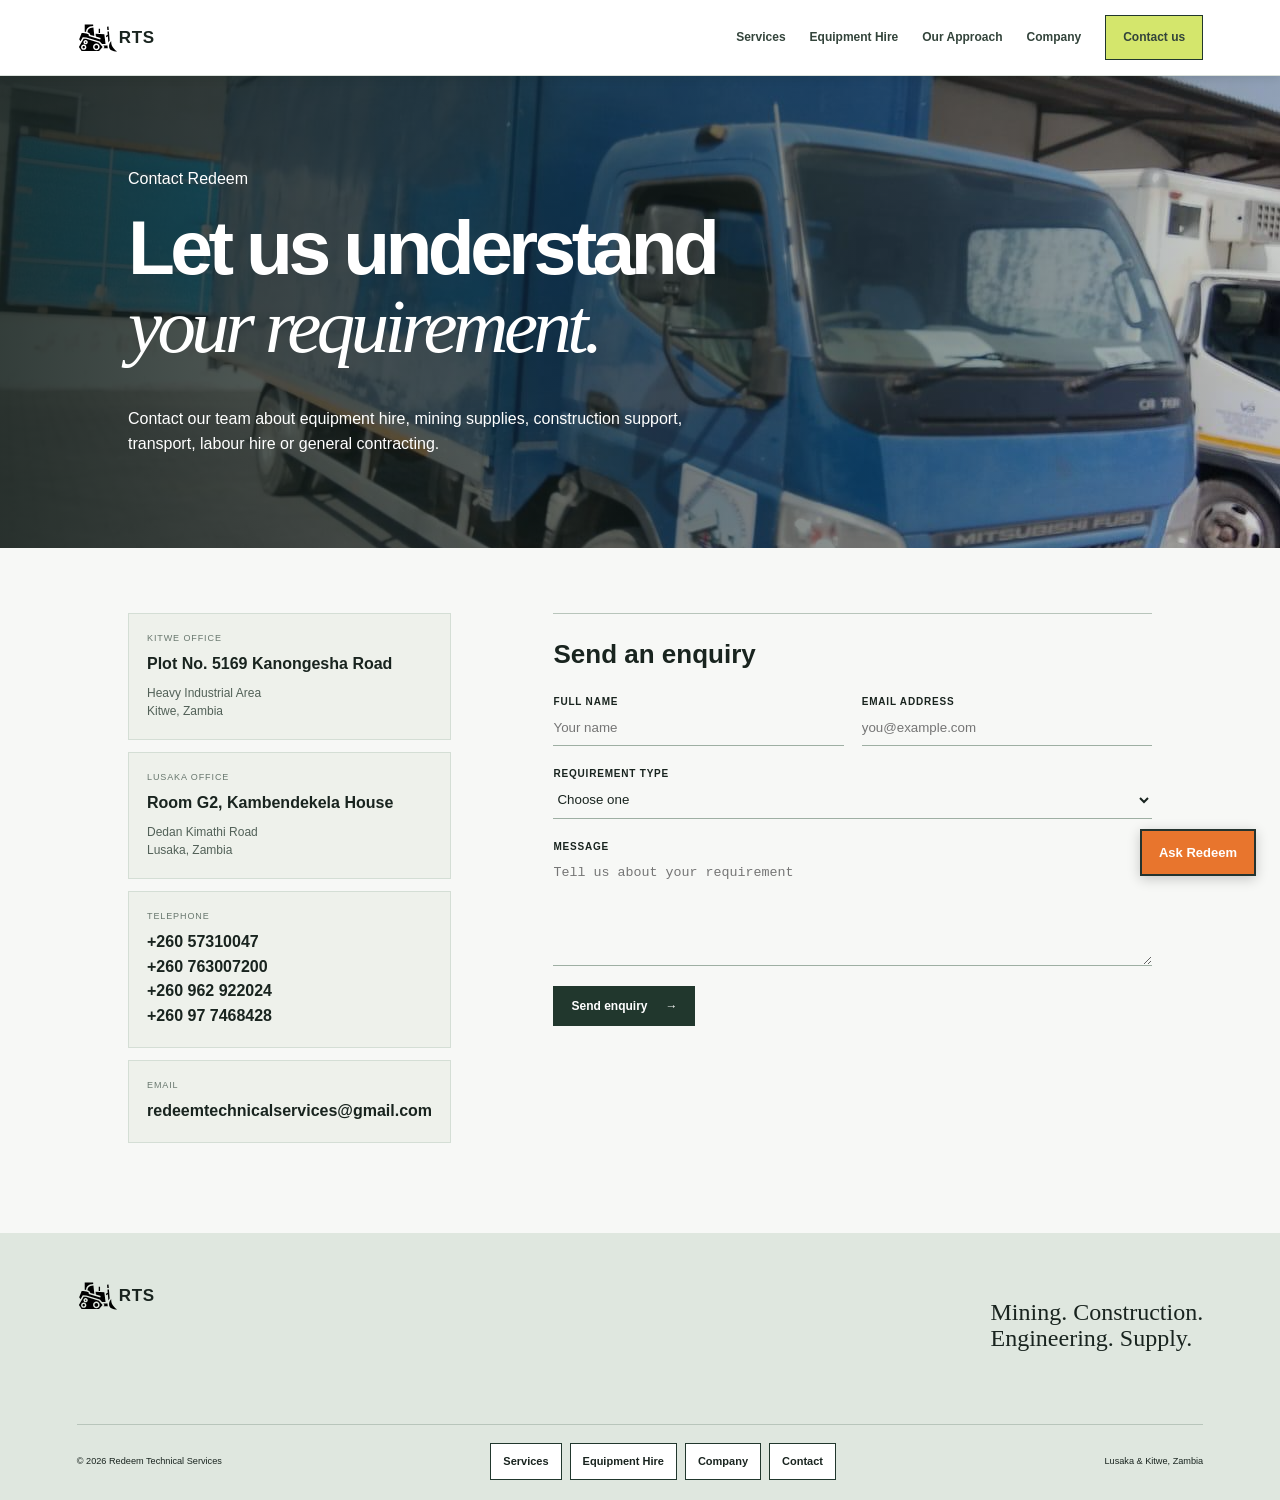
==== commit 33ab3ef0: "Contact update" ====
--- a/contact.html
+++ b/contact.html
@@ -1 +1 @@
-<!doctype html><html lang="en"><head><meta charset="utf-8"><meta name="viewport" content="width=device-width, initial-scale=1"><meta name="description" content="Contact Redeem Technical Services in Lusaka or Kitwe, Zambia."><title>Contact | Redeem Technical Services</title><link rel="stylesheet" href="site.css"></head><body><div class="topbar">LUSAKA <span>•</span> KITWE <span>•</span> ZAMBIA</div><header class="site-header"><a class="company-name" href="index.html">REDEEM TECHNICAL SERVICES<small>General Contractor &amp; Supplier</small></a><button class="menu-toggle" aria-label="Toggle navigation" aria-expanded="false"><span></span><span></span></button><nav class="main-nav"><a href="services.html">Services</a><a href="equipment-hire.html">Equipment Hire</a><a href="approach.html">Our Approach</a><a href="company.html">Company</a><a class="nav-button" href="contact.html">Contact us</a></nav></header><main><section class="page-hero section-pad"><p>Contact Redeem</p><h1>Let us understand<br><em>your requirement.</em></h1><p>Contact our team about equipment hire, mining supplies, construction support, transport, labour hire or general contracting.</p></section><section class="contact-grid section-pad"><div class="contact-card-list"><div class="contact-card"><small>Kitwe office</small><strong>Plot No. 5169 Kanongesha Road</strong><p>Heavy Industrial Area<br>Kitwe, Zambia</p></div><div class="contact-card"><small>Lusaka office</small><strong>Room G2, Kambendekela House</strong><p>Dedan Kimathi Road<br>Lusaka, Zambia</p></div><div class="contact-card"><small>Telephone</small><strong>+260 57310047<br>+260 763007200<br>+260 962922024<br>+260 97 7468428</strong></div><div class="contact-card"><small>Email</small><strong><a href="mailto:redeemtechnicalservices@gmail.com">redeemtechnicalservices@gmail.com</a></strong></div></div><form class="contact-form" id="contact-form"><h2 class="form-title">Send an enquiry</h2><div class="form-row"><label>Full name<input name="name" type="text" placeholder="Your name" required></label><label>Email address<input name="email" type="email" placeholder="you@example.com" required></label></div><label>Requirement type<select name="requirement" required><option value="" disabled selected>Choose one</option><option>Equipment hire</option><option>Mining equipment and tools</option><option>Transport services</option><option>Construction and engineering</option><option>Supplies</option><option>Labour hire</option><option>General contracting</option></select></label><label>Message<textarea name="message" rows="6" placeholder="Tell us about your requirement" required></textarea></label><button class="button button-dark" type="submit">Send enquiry <span>→</span></button><p class="form-success" role="status">Thank you. The Redeem team will respond to your enquiry.</p></form></section></main><footer class="site-footer"><div class="footer-top"><a class="company-name" href="index.html">REDEEM TECHNICAL SERVICES<small>General Contractor &amp; Supplier</small></a><p class="footer-copy">Mining. Construction.<br>Engineering. Supply.</p></div><div class="footer-bottom"><small>© 2026 Redeem Technical Services</small><div class="footer-links"><a href="services.html">Services</a><a href="equipment-hire.html">Equipment Hire</a><a href="company.html">Company</a><a href="contact.html">Contact</a></div><small>Lusaka &amp; Kitwe, Zambia</small></div></footer><script src="redeem.js"></script></body></html>+<!doctype html><html lang="en"><head><meta charset="utf-8"><meta name="viewport" content="width=device-width, initial-scale=1"><meta name="description" content="Contact Redeem Technical Services in Lusaka or Kitwe, Zambia."><title>Contact | Redeem Technical Services</title><link rel="stylesheet" href="site.css"></head><body><div class="topbar">LUSAKA <span>•</span> KITWE <span>•</span> ZAMBIA</div><header class="site-header"><a class="company-name" href="index.html">REDEEM TECHNICAL SERVICES<small>General Contractor &amp; Supplier</small></a><button class="menu-toggle" aria-label="Toggle navigation" aria-expanded="false"><span></span><span></span></button><nav class="main-nav"><a href="services.html">Services</a><a href="equipment-hire.html">Equipment Hire</a><a href="approach.html">Our Approach</a><a href="company.html">Company</a><a class="nav-button" href="contact.html">Contact us</a></nav></header><main><section class="page-hero section-pad"><p>Contact Redeem</p><h1>Let us understand<br><em>your requirement.</em></h1><p>Contact our team about equipment hire, mining supplies, construction support, transport, labour hire or general contracting.</p></section><section class="contact-grid section-pad"><div class="contact-card-list"><div class="contact-card"><small>Kitwe office</small><strong>Plot No. 5169 Kanongesha Road</strong><p>Heavy Industrial Area<br>Kitwe, Zambia</p></div><div class="contact-card"><small>Lusaka office</small><strong>Room G2, Kambendekela House</strong><p>Dedan Kimathi Road<br>Lusaka, Zambia</p></div><div class="contact-card"><small>Telephone</small><strong>+260 57310047<br>+260 763007200<br>+260 962 922024<br>+260 97 7468428</strong></div><div class="contact-card"><small>Email</small><strong><a href="mailto:redeemtechnicalservices@gmail.com">redeemtechnicalservices@gmail.com</a></strong></div></div><form class="contact-form" id="contact-form"><h2 class="form-title">Send an enquiry</h2><div class="form-row"><label>Full name<input name="name" type="text" placeholder="Your name" required></label><label>Email address<input name="email" type="email" placeholder="you@example.com" required></label></div><label>Requirement type<select name="requirement" required><option value="" disabled selected>Choose one</option><option>Equipment hire</option><option>Mining equipment and tools</option><option>Transport services</option><option>Construction and engineering</option><option>Supplies</option><option>Labour hire</option><option>General contracting</option></select></label><label>Message<textarea name="message" rows="6" placeholder="Tell us about your requirement" required></textarea></label><button class="button button-dark" type="submit">Send enquiry <span>→</span></button><p class="form-success" role="status">Thank you. The Redeem team will respond to your enquiry.</p></form></section></main><footer class="site-footer"><div class="footer-top"><a class="company-name" href="index.html">REDEEM TECHNICAL SERVICES<small>General Contractor &amp; Supplier</small></a><p class="footer-copy">Mining. Construction.<br>Engineering. Supply.</p></div><div class="footer-bottom"><small>© 2026 Redeem Technical Services</small><div class="footer-links"><a href="services.html">Services</a><a href="equipment-hire.html">Equipment Hire</a><a href="company.html">Company</a><a href="contact.html">Contact</a></div><small>Lusaka &amp; Kitwe, Zambia</small></div></footer><script src="redeem.js"></script></body></html>
